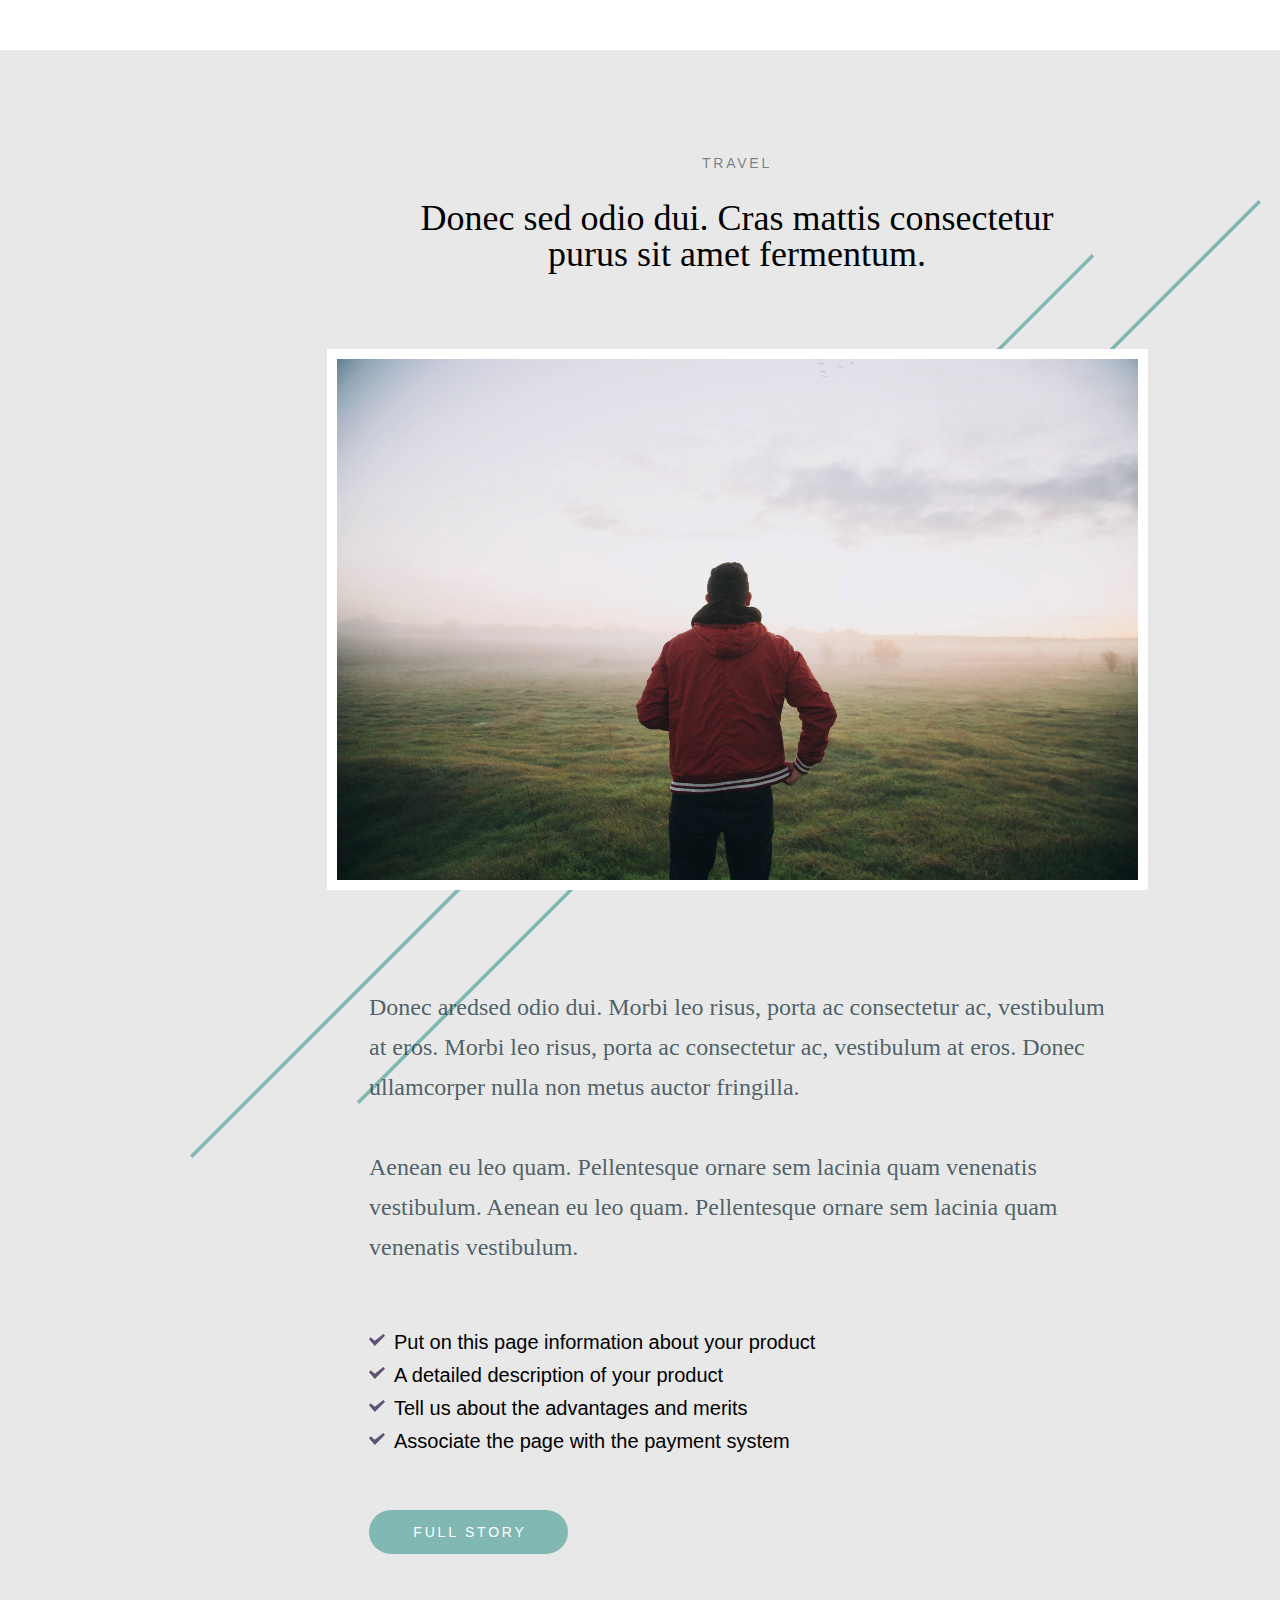
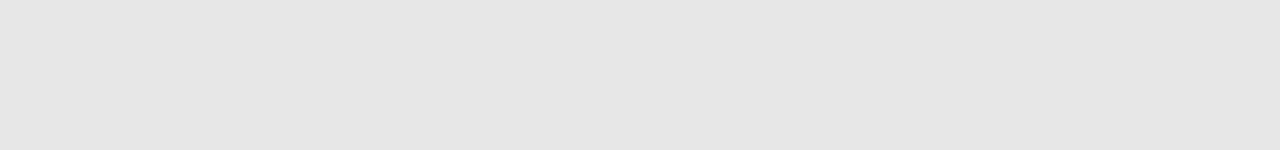
==== css_5/css_5/css_5/index.html @ abae429e "Make css_5 task" ====
<!-- Сообщаем браузеру как стоит обрабатывать эту страницу -->
<!DOCTYPE html>
<!-- Оболочка документа, указываем язык содержимого -->
<html lang="ru">
	<!-- Заголовок страницы, контейнер для других важных данных (не отображается) -->
	<head>
		<!-- Заголовок страницы в браузере -->
		<title>CSS. Часть №5 (Свойство background)</title>
		<!-- Подключаем CSS -->
		<link rel="stylesheet" href="css/style.css" />
		<!-- Кодировка страницы -->
		<meta http-equiv="Content-type" content="text/html;charset=UTF-8" />
	</head>
	<!-- Отображаемое тело страницы -->
	<body>
		<div class="layout">
			<article>
				<p class="topic">Travel</p>
				<h1>Donec sed odio dui. Cras mattis consectetur purus sit amet fermentum.</h1>
				<div class="image"></div>
				<div class="content">
					<p>Donec aredsed odio dui. Morbi leo risus, porta ac consectetur ac, vestibulum at eros. Morbi leo risus, porta ac consectetur ac, vestibulum at eros. Donec ullamcorper nulla non metus auctor fringilla.
					<br><br>Aenean eu leo quam. Pellentesque ornare sem lacinia quam venenatis vestibulum. Aenean eu leo quam. Pellentesque ornare sem lacinia quam venenatis vestibulum.</p>
					<ul>
						<li>Put on this page information about your product</li>
						<li>A detailed description of your product</li>
						<li>Tell us about the advantages and merits</li>
						<li>Associate the page with the payment system</li>
					</ul>
					<a href="#">Full Story</a>
				</div>
			</article>
		</div>
	</body>
</html>
---- css_5/css_5/css_5/css/style.css ----
/*Обнуление*/
*{padding: 0;margin: 0;border: 0;}
*,*:before,*:after{-moz-box-sizing: border-box;-webkit-box-sizing: border-box;box-sizing: border-box;}
:focus,:active{outline: none;}
a:focus,a:active{outline: none;}
nav,footer,header,aside{display: block;}
html,body{height:100%;width:100%;font-size:100%;line-height:1;font-size:14px;-ms-text-size-adjust:100%;-moz-text-size-adjust:100%;-webkit-text-size-adjust:100%;}
input,button,textarea{font-family:inherit;}
input::-ms-clear{display: none;}
button{cursor: pointer;}
button::-moz-focus-inner {padding:0;border:0;}
a,a:visited{text-decoration: none;}
a:hover{text-decoration: none;}
ul li{list-style: none;}
img{vertical-align: top;}
h1,h2,h3,h4,h5,h6{font-size:inherit;font-weight: inherit;}
/*--------------------*/

body{
	font-family: Arial, "Helvetica Neue", Helvetica, sans-serif;
}

.layout {
	height: 1700px;
	width: 1440px;
	margin: 50px auto;
	padding: 106px 108px 137px 142px;
	background-color: #e8e8e8;
}

article {
	background: url("../img/Ellipse1copy.svg") 40% 10%/90% auto no-repeat;
}

.topic {
	text-transform: uppercase;
	font-size: 14px;
	color: rgba(39, 61, 70, 0.6);
	text-align: center;
	margin-bottom: 30px;
	letter-spacing: 2.8px;

}

h1 {
	font-family: serif;
	font-size: 36px;
	text-align: center;
	width: 721px;
	margin: 0 auto 77px;
}

.image {
	background: url("../img/light-man.jpg") 0 0/cover no-repeat;
	width: 821px;
	height: 541px;
	margin: 0 auto 97px;
	border: 10px solid white;
}

.content {
	margin: 0 auto;
	width: 736px;
}

.content p {
	font-family: serif;
	font-size: 24px;
	margin: 64px auto;
	width: 736px;
	line-height: 1.67em;
	color: rgba(39, 61, 70, 0.8);
}

ul li {
	padding-left: 25px;
	font-size: 20px;
	margin-top: 13px;
	background: url("../img/icons/li.svg") 0 2px no-repeat;
}

a {
	display: inline-block;
	margin-top: 59px;
	padding: 15px 27px 15px 30px;
	background-color: #81b8b4;
	border-radius: 25px;
	width: 199px;
	text-align: center;
	text-transform: uppercase;
	color: #FFF;
	letter-spacing: 2.8px;
}
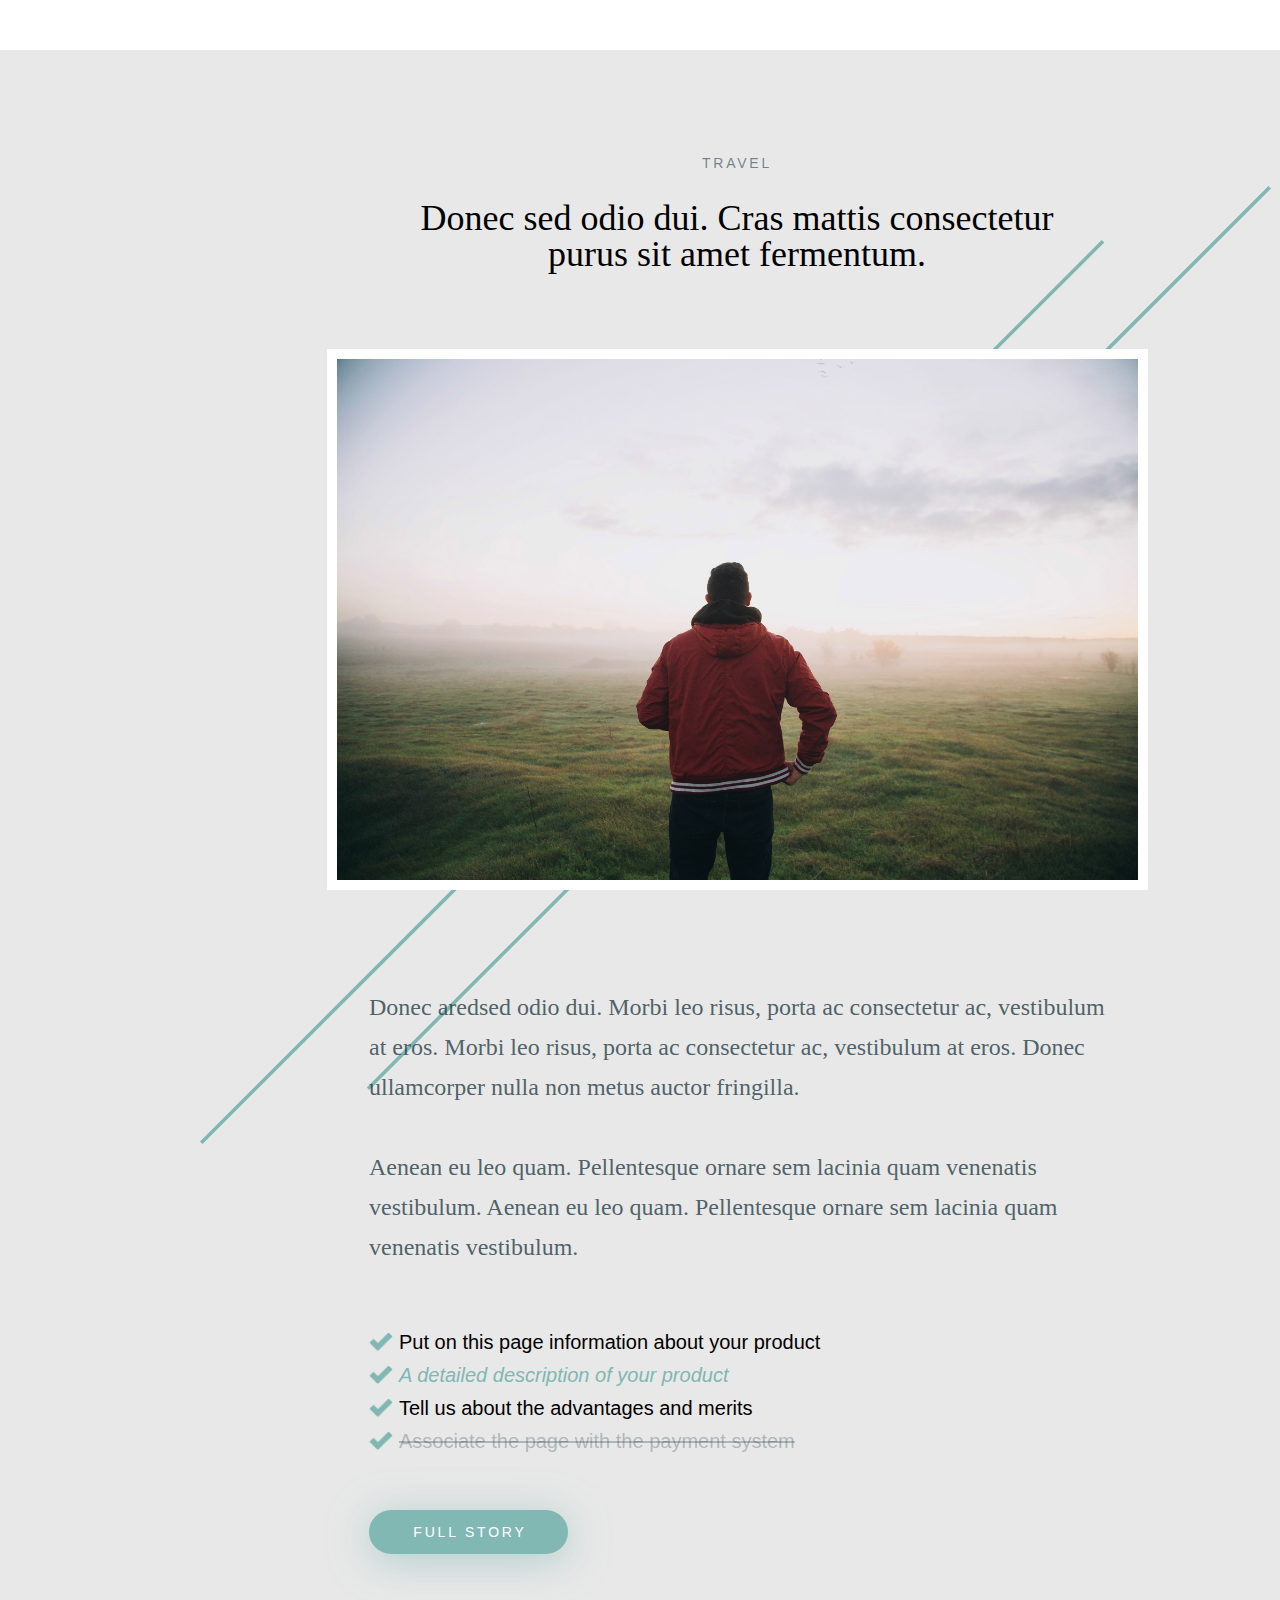
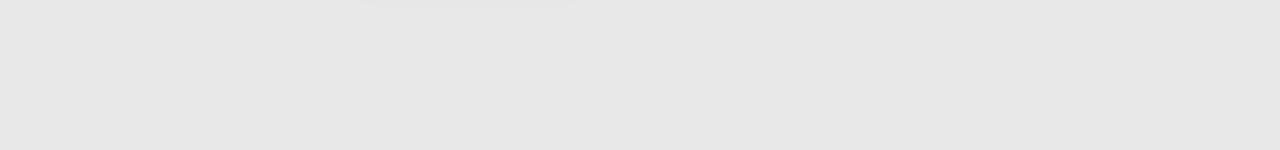
==== commit 78753ec3: "Finish css_5" ====
--- a/css_5/css_5/css_5/index.html
+++ b/css_5/css_5/css_5/index.html
@@ -1,7 +1,7 @@
 <!-- Сообщаем браузеру как стоит обрабатывать эту страницу -->
 <!DOCTYPE html>
 <!-- Оболочка документа, указываем язык содержимого -->
-<html lang="ru">
+<html lang="en">
 	<!-- Заголовок страницы, контейнер для других важных данных (не отображается) -->
 	<head>
 		<!-- Заголовок страницы в браузере -->
@@ -23,9 +23,9 @@
 					<br><br>Aenean eu leo quam. Pellentesque ornare sem lacinia quam venenatis vestibulum. Aenean eu leo quam. Pellentesque ornare sem lacinia quam venenatis vestibulum.</p>
 					<ul>
 						<li>Put on this page information about your product</li>
-						<li>A detailed description of your product</li>
+						<li class="current">A detailed description of your product</li>
 						<li>Tell us about the advantages and merits</li>
-						<li>Associate the page with the payment system</li>
+						<li class="done">Associate the page with the payment system</li>
 					</ul>
 					<a href="#">Full Story</a>
 				</div>
--- a/css_5/css_5/css_5/css/style.css
+++ b/css_5/css_5/css_5/css/style.css
@@ -29,7 +29,7 @@
 }
 
 article {
-	background: url("../img/Ellipse1copy.svg") 40% 10%/90% auto no-repeat;
+	background: url("../img/Ellipse1copy.svg") 49% 30px/90% auto no-repeat;
 }
 
 .topic {
@@ -73,10 +73,10 @@
 }
 
 ul li {
-	padding-left: 25px;
+	padding-left: 30px;
 	font-size: 20px;
 	margin-top: 13px;
-	background: url("../img/icons/li.svg") 0 2px no-repeat;
+	background: url("../img/icons/icon.png") 0 1px/24px no-repeat;
 }
 
 a {
@@ -90,7 +90,16 @@
 	text-transform: uppercase;
 	color: #FFF;
 	letter-spacing: 2.8px;
+	box-shadow: 0 6px 40px rgba(128, 183, 179, 0.54);
 }
 
+.current {
+	color: #80b7b3;
+	font-style: italic;
+}
 
+.done {
+	color: rgba(39, 61, 70, 0.3);
+	text-decoration: line-through;
+}
 
